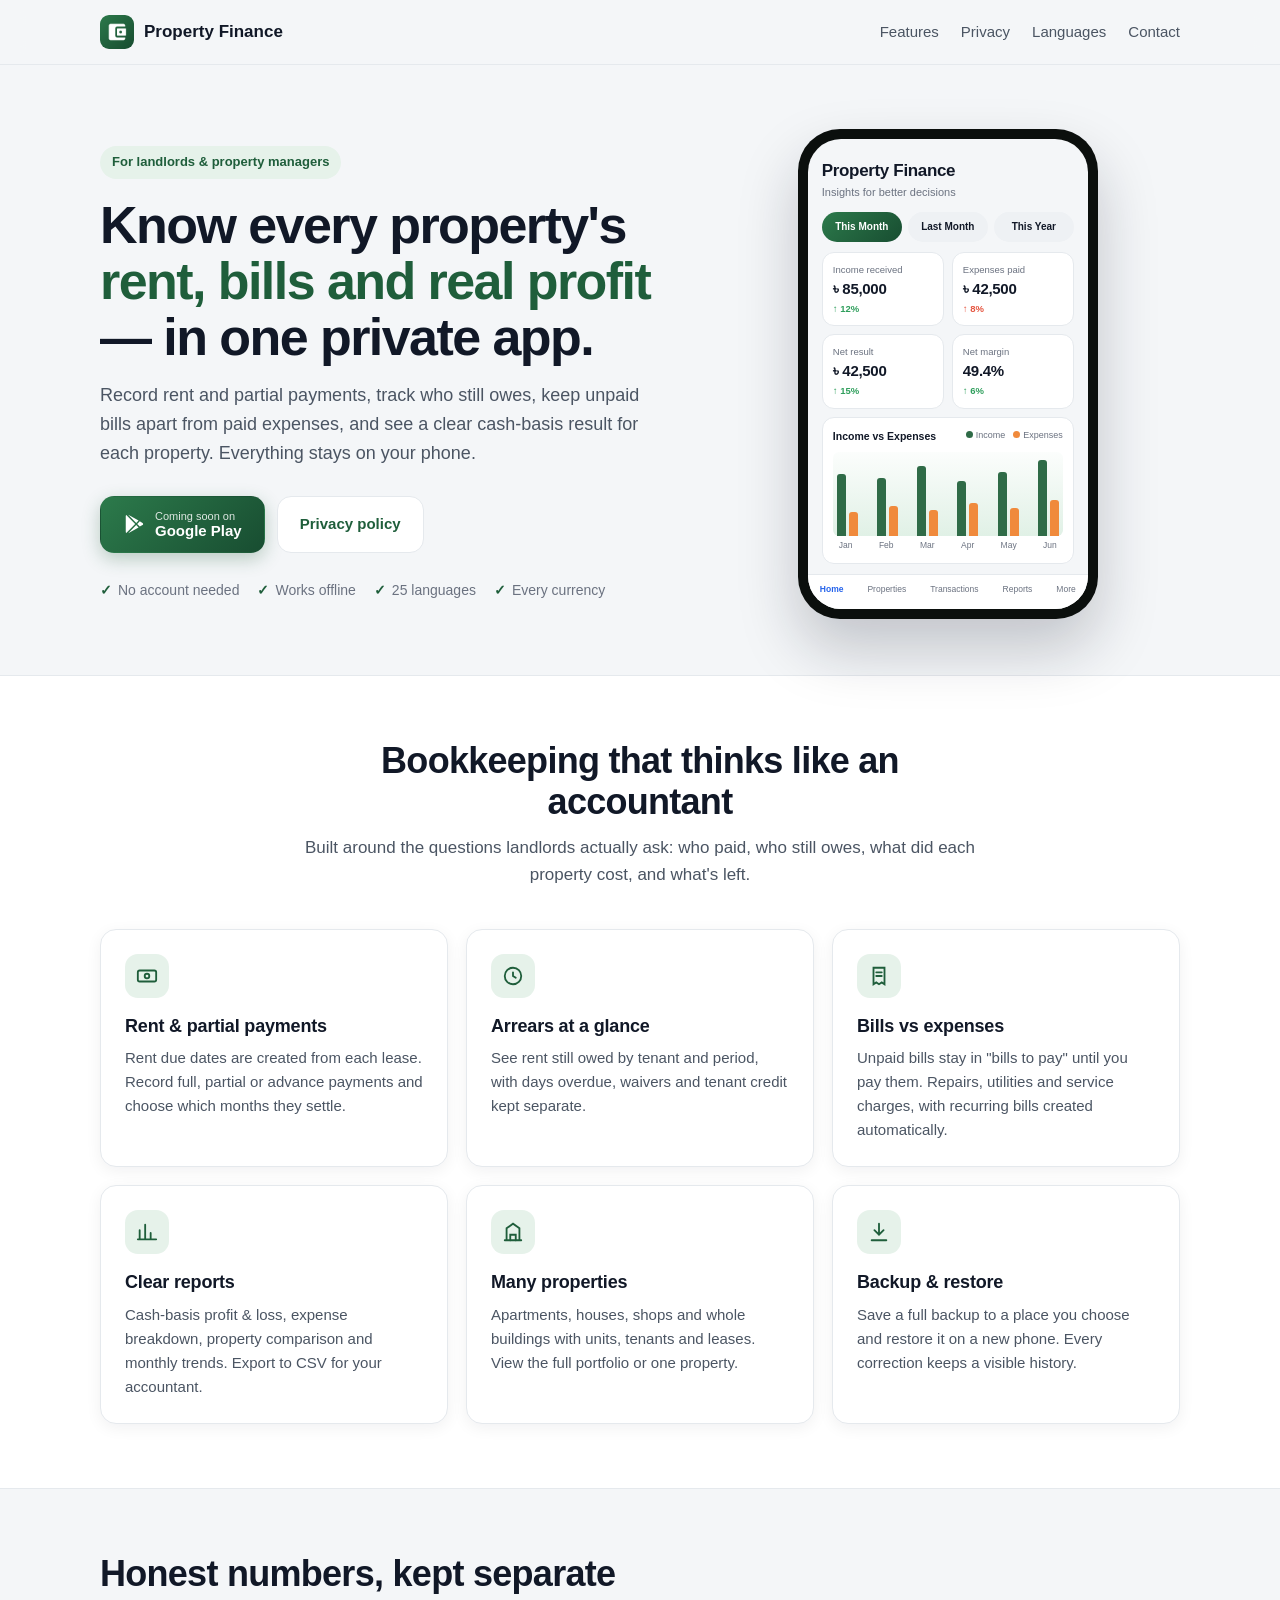
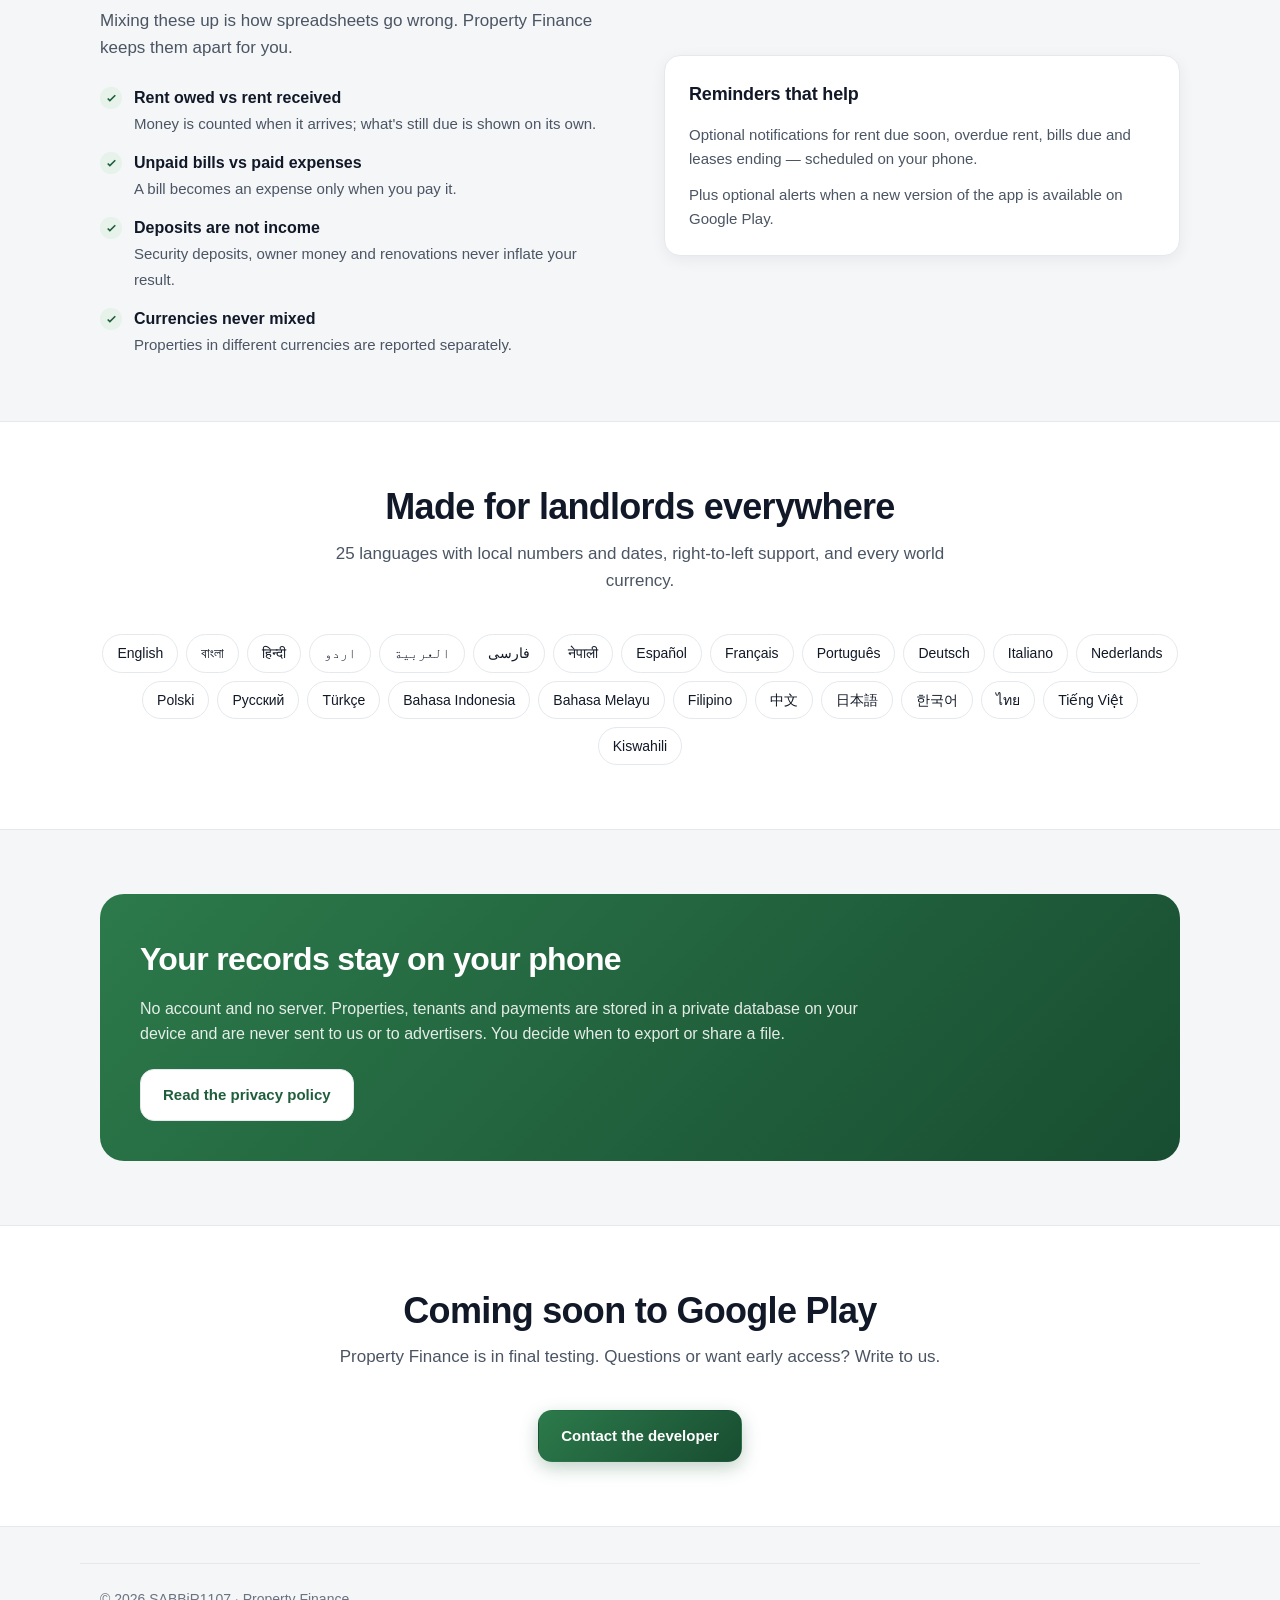
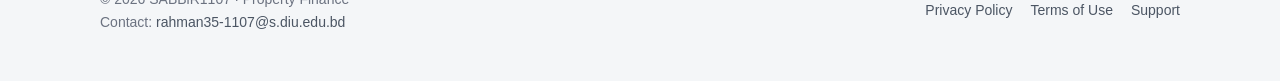
==== index.html @ b8f7e19e "Add Property Finance website: home, privacy policy, terms Static site for GitHub Pages. The privacy " ====
<!doctype html>
<html lang="en">
<head>
  <meta charset="utf-8">
  <meta name="viewport" content="width=device-width, initial-scale=1">
  <title>Property Finance — Rent, bills & profit for landlords</title>
  <meta name="description" content="Property Finance is a private, offline app for landlords: track rent, partial payments, bills, expenses and cash-basis profit for every property. 25 languages, every currency.">
  <meta name="theme-color" content="#1F5E3B">
  <link rel="icon" type="image/png" href="assets/favicon.png">
  <link rel="apple-touch-icon" href="assets/icon-192.png">
  <meta property="og:title" content="Property Finance — Rent, bills & profit for landlords">
  <meta property="og:description" content="Private, offline property accounting. Your records never leave your phone.">
  <meta property="og:image" content="assets/icon-512.png">
  <link rel="stylesheet" href="assets/styles.css">
</head>
<body>
  <header class="site-header">
    <div class="wrap nav">
      <a class="brand" href="./"><img src="assets/icon-192.png" alt="">Property Finance</a>
      <nav class="nav-links" aria-label="Main">
        <a href="#features">Features</a>
        <a href="#privacy">Privacy</a>
        <a href="#languages">Languages</a>
        <a href="#contact">Contact</a>
      </nav>
    </div>
  </header>

  <main>
    <section class="hero">
      <div class="wrap hero-grid">
        <div>
          <span class="eyebrow">For landlords &amp; property managers</span>
          <h1>Know every property's <span>rent, bills and real profit</span> — in one private app.</h1>
          <p class="lead">Record rent and partial payments, track who still owes, keep unpaid bills apart from paid expenses, and see a clear cash-basis result for each property. Everything stays on your phone.</p>
          <div class="cta-row">
            <a class="btn btn-primary" href="#download" aria-label="Get it on Google Play (coming soon)">
              <svg width="22" height="22" viewBox="0 0 24 24" fill="currentColor" aria-hidden="true"><path d="M3.6 2.3a1.4 1.4 0 0 0-.6 1.2v17a1.4 1.4 0 0 0 .6 1.2l9.7-9.7L3.6 2.3zm10.8 10.8 2.6 2.6-11.3 6.4 8.7-9zm0-2.2L5.7 1.9 17 8.3l-2.6 2.6zm3.9-1.8 3 1.7c.9.5.9 1.8 0 2.3l-3 1.7-2.8-2.8 2.8-2.9z"/></svg>
              <span class="stack"><small>Coming soon on</small>Google Play</span>
            </a>
            <a class="btn btn-ghost" href="privacy-policy.html">Privacy policy</a>
          </div>
          <div class="trust">
            <span>No account needed</span>
            <span>Works offline</span>
            <span>25 languages</span>
            <span>Every currency</span>
          </div>
        </div>

        <div aria-hidden="true">
          <div class="phone">
            <div class="screen">
              <div class="scr-title">Property Finance</div>
              <div class="scr-sub">Insights for better decisions</div>
              <div class="pills"><div class="pill on">This Month</div><div class="pill">Last Month</div><div class="pill">This Year</div></div>
              <div class="kpis">
                <div class="kpi"><div class="l">Income received</div><div class="v">৳ 85,000</div><div class="c">↑ 12%</div></div>
                <div class="kpi"><div class="l">Expenses paid</div><div class="v">৳ 42,500</div><div class="c down">↑ 8%</div></div>
                <div class="kpi"><div class="l">Net result</div><div class="v">৳ 42,500</div><div class="c">↑ 15%</div></div>
                <div class="kpi"><div class="l">Net margin</div><div class="v">49.4%</div><div class="c">↑ 6%</div></div>
              </div>
              <div class="chart">
                <div class="h">Income vs Expenses <span class="legend"><span><i style="background:#2f6b47"></i>Income</span><span><i style="background:#f08a3c"></i>Expenses</span></span></div>
                <div class="bars">
                  <div class="bar-pair"><div class="bar i" style="height:62px"></div><div class="bar e" style="height:24px"></div></div>
                  <div class="bar-pair"><div class="bar i" style="height:58px"></div><div class="bar e" style="height:30px"></div></div>
                  <div class="bar-pair"><div class="bar i" style="height:70px"></div><div class="bar e" style="height:26px"></div></div>
                  <div class="bar-pair"><div class="bar i" style="height:55px"></div><div class="bar e" style="height:33px"></div></div>
                  <div class="bar-pair"><div class="bar i" style="height:64px"></div><div class="bar e" style="height:28px"></div></div>
                  <div class="bar-pair"><div class="bar i" style="height:76px"></div><div class="bar e" style="height:36px"></div></div>
                </div>
                <div class="months"><span>Jan</span><span>Feb</span><span>Mar</span><span>Apr</span><span>May</span><span>Jun</span></div>
              </div>
              <div class="navbar"><b>Home</b><span>Properties</span><span>Transactions</span><span>Reports</span><span>More</span></div>
            </div>
          </div>
        </div>
      </div>
    </section>

    <section id="features" class="band">
      <div class="wrap">
        <div class="section-head">
          <h2>Bookkeeping that thinks like an accountant</h2>
          <p>Built around the questions landlords actually ask: who paid, who still owes, what did each property cost, and what's left.</p>
        </div>
        <div class="grid-3">
          <div class="card">
            <div class="ico"><svg viewBox="0 0 24 24" fill="none" stroke="currentColor" stroke-width="2" stroke-linecap="round"><rect x="2" y="6" width="20" height="12" rx="2"/><circle cx="12" cy="12" r="2.5"/></svg></div>
            <h3>Rent & partial payments</h3>
            <p>Rent due dates are created from each lease. Record full, partial or advance payments and choose which months they settle.</p>
          </div>
          <div class="card">
            <div class="ico"><svg viewBox="0 0 24 24" fill="none" stroke="currentColor" stroke-width="2" stroke-linecap="round"><path d="M12 8v4l3 2"/><circle cx="12" cy="12" r="9"/></svg></div>
            <h3>Arrears at a glance</h3>
            <p>See rent still owed by tenant and period, with days overdue, waivers and tenant credit kept separate.</p>
          </div>
          <div class="card">
            <div class="ico"><svg viewBox="0 0 24 24" fill="none" stroke="currentColor" stroke-width="2" stroke-linecap="round"><path d="M6 3h12v18l-3-2-3 2-3-2-3 2z"/><path d="M9 8h6M9 12h6"/></svg></div>
            <h3>Bills vs expenses</h3>
            <p>Unpaid bills stay in "bills to pay" until you pay them. Repairs, utilities and service charges, with recurring bills created automatically.</p>
          </div>
          <div class="card">
            <div class="ico"><svg viewBox="0 0 24 24" fill="none" stroke="currentColor" stroke-width="2" stroke-linecap="round"><path d="M4 20V10M10 20V4M16 20v-7M22 20H2"/></svg></div>
            <h3>Clear reports</h3>
            <p>Cash-basis profit &amp; loss, expense breakdown, property comparison and monthly trends. Export to CSV for your accountant.</p>
          </div>
          <div class="card">
            <div class="ico"><svg viewBox="0 0 24 24" fill="none" stroke="currentColor" stroke-width="2" stroke-linecap="round"><path d="M3 21h18M5 21V8l7-5 7 5v13"/><path d="M9 21v-6h6v6"/></svg></div>
            <h3>Many properties</h3>
            <p>Apartments, houses, shops and whole buildings with units, tenants and leases. View the full portfolio or one property.</p>
          </div>
          <div class="card">
            <div class="ico"><svg viewBox="0 0 24 24" fill="none" stroke="currentColor" stroke-width="2" stroke-linecap="round"><path d="M12 3v12M7 10l5 5 5-5"/><path d="M4 21h16"/></svg></div>
            <h3>Backup &amp; restore</h3>
            <p>Save a full backup to a place you choose and restore it on a new phone. Every correction keeps a visible history.</p>
          </div>
        </div>
      </div>
    </section>

    <section>
      <div class="wrap split">
        <div>
          <div class="section-head" style="text-align:left;margin:0 0 24px">
            <h2>Honest numbers, kept separate</h2>
            <p>Mixing these up is how spreadsheets go wrong. Property Finance keeps them apart for you.</p>
          </div>
          <ul class="checklist">
            <li><div><b>Rent owed vs rent received</b><span>Money is counted when it arrives; what's still due is shown on its own.</span></div></li>
            <li><div><b>Unpaid bills vs paid expenses</b><span>A bill becomes an expense only when you pay it.</span></div></li>
            <li><div><b>Deposits are not income</b><span>Security deposits, owner money and renovations never inflate your result.</span></div></li>
            <li><div><b>Currencies never mixed</b><span>Properties in different currencies are reported separately.</span></div></li>
          </ul>
        </div>
        <div class="card">
          <h3 style="margin-bottom:14px">Reminders that help</h3>
          <p style="margin-bottom:12px">Optional notifications for rent due soon, overdue rent, bills due and leases ending — scheduled on your phone.</p>
          <p>Plus optional alerts when a new version of the app is available on Google Play.</p>
        </div>
      </div>
    </section>

    <section id="languages" class="band">
      <div class="wrap">
        <div class="section-head">
          <h2>Made for landlords everywhere</h2>
          <p>25 languages with local numbers and dates, right-to-left support, and every world currency.</p>
        </div>
        <div class="langs" lang="mul">
          <span>English</span><span lang="bn">বাংলা</span><span lang="hi">हिन्दी</span><span lang="ur">اردو</span><span lang="ar">العربية</span>
          <span lang="fa">فارسی</span><span lang="ne">नेपाली</span><span lang="es">Español</span><span lang="fr">Français</span><span lang="pt">Português</span>
          <span lang="de">Deutsch</span><span lang="it">Italiano</span><span lang="nl">Nederlands</span><span lang="pl">Polski</span><span lang="ru">Русский</span>
          <span lang="tr">Türkçe</span><span lang="id">Bahasa Indonesia</span><span lang="ms">Bahasa Melayu</span><span lang="fil">Filipino</span><span lang="zh">中文</span>
          <span lang="ja">日本語</span><span lang="ko">한국어</span><span lang="th">ไทย</span><span lang="vi">Tiếng Việt</span><span lang="sw">Kiswahili</span>
        </div>
      </div>
    </section>

    <section id="privacy">
      <div class="wrap">
        <div class="privacy-card">
          <h2>Your records stay on your phone</h2>
          <p>No account and no server. Properties, tenants and payments are stored in a private database on your device and are never sent to us or to advertisers. You decide when to export or share a file.</p>
          <a class="btn btn-ghost" href="privacy-policy.html">Read the privacy policy</a>
        </div>
      </div>
    </section>

    <section id="download" class="band">
      <div class="wrap" style="text-align:center">
        <div class="section-head">
          <h2>Coming soon to Google Play</h2>
          <p>Property Finance is in final testing. Questions or want early access? Write to us.</p>
        </div>
        <a class="btn btn-primary" href="mailto:rahman35-1107@s.diu.edu.bd?subject=Property%20Finance">Contact the developer</a>
      </div>
    </section>
  </main>

  <footer id="contact">
    <div class="wrap foot">
      <div>© 2026 SABBiR1107 · Property Finance<br>Contact: <a href="mailto:rahman35-1107@s.diu.edu.bd">rahman35-1107@s.diu.edu.bd</a></div>
      <nav aria-label="Legal">
        <a href="privacy-policy.html">Privacy Policy</a>
        <a href="terms.html">Terms of Use</a>
        <a href="mailto:rahman35-1107@s.diu.edu.bd">Support</a>
      </nav>
    </div>
  </footer>
</body>
</html>
---- assets/styles.css ----
:root {
  --canvas: #f4f6f8;
  --surface: #ffffff;
  --muted: #eef1f4;
  --border: #e5e9ed;
  --primary: #1f5e3b;
  --primary-2: #2c7a4b;
  --primary-dark: #184d31;
  --primary-soft: #e6f2ea;
  --income: #2f6b47;
  --expense: #f08a3c;
  --negative: #e5533d;
  --text: #111827;
  --text-2: #4b5563;
  --text-3: #6b7280;
  --radius: 16px;
  --shadow: 0 4px 16px rgba(15, 23, 42, 0.06);
  --gradient: linear-gradient(135deg, #2c7a4b 0%, #184d31 100%);
  color-scheme: light;
}

* { box-sizing: border-box; }

html { scroll-behavior: smooth; }

body {
  margin: 0;
  background: var(--canvas);
  color: var(--text);
  font-family: Inter, -apple-system, BlinkMacSystemFont, "Segoe UI", Roboto, "Noto Sans", "Helvetica Neue", Arial, sans-serif;
  font-size: 16px;
  line-height: 1.6;
  -webkit-font-smoothing: antialiased;
}

a { color: var(--primary); }
a:hover { color: var(--primary-dark); }

.wrap { max-width: 1120px; margin: 0 auto; padding: 0 20px; }

/* Header */
.site-header {
  position: sticky; top: 0; z-index: 10;
  background: rgba(244, 246, 248, 0.88);
  backdrop-filter: saturate(180%) blur(12px);
  border-bottom: 1px solid var(--border);
}
.nav { display: flex; align-items: center; gap: 16px; height: 64px; }
.brand { display: flex; align-items: center; gap: 10px; text-decoration: none; color: var(--text); font-weight: 700; font-size: 17px; }
.brand img { width: 34px; height: 34px; border-radius: 9px; }
.nav-links { margin-left: auto; display: flex; gap: 22px; }
.nav-links a { text-decoration: none; color: var(--text-2); font-size: 15px; font-weight: 500; }
.nav-links a:hover { color: var(--primary); }

/* Buttons */
.btn {
  display: inline-flex; align-items: center; gap: 10px;
  padding: 13px 22px; border-radius: 14px;
  font-weight: 600; font-size: 15px; text-decoration: none;
  border: 1px solid transparent; cursor: pointer;
}
.btn-primary { background: var(--gradient); color: #fff; box-shadow: 0 6px 18px rgba(31, 94, 59, 0.28); }
.btn-primary:hover { color: #fff; filter: brightness(1.06); }
.btn-ghost { background: var(--surface); color: var(--primary); border-color: var(--border); }
.btn small { display: block; font-size: 11px; font-weight: 500; opacity: 0.85; line-height: 1.1; }
.btn .stack { display: flex; flex-direction: column; align-items: flex-start; line-height: 1.15; }

/* Hero */
.hero { padding: 64px 0 56px; }
.hero-grid { display: grid; grid-template-columns: 1.1fr 0.9fr; gap: 48px; align-items: center; }
.eyebrow {
  display: inline-flex; align-items: center; gap: 8px;
  padding: 6px 12px; border-radius: 999px;
  background: var(--primary-soft); color: var(--primary);
  font-size: 13px; font-weight: 600;
}
.hero h1 { font-size: clamp(34px, 5vw, 52px); line-height: 1.08; letter-spacing: -0.03em; margin: 18px 0 16px; }
.hero h1 span { color: var(--primary); }
.hero p.lead { font-size: 18px; color: var(--text-2); margin: 0 0 28px; max-width: 34em; }
.cta-row { display: flex; flex-wrap: wrap; gap: 12px; }
.trust { display: flex; flex-wrap: wrap; gap: 18px; margin-top: 26px; color: var(--text-3); font-size: 14px; }
.trust span::before { content: "✓"; color: var(--primary); font-weight: 700; margin-right: 6px; }

/* Phone mockup (built in HTML/CSS, mirrors the app dashboard) */
.phone {
  width: 300px; margin: 0 auto;
  background: #0b0f0d; border-radius: 42px; padding: 10px;
  box-shadow: 0 30px 60px rgba(17, 24, 39, 0.22);
}
.screen { background: var(--canvas); border-radius: 33px; overflow: hidden; padding: 18px 14px 0; }
.scr-title { font-weight: 800; font-size: 17px; letter-spacing: -0.02em; }
.scr-sub { color: var(--text-3); font-size: 11px; margin-bottom: 10px; }
.pills { display: flex; gap: 6px; margin-bottom: 10px; }
.pill { flex: 1; text-align: center; font-size: 10px; font-weight: 600; padding: 7px 0; border-radius: 999px; background: var(--muted); }
.pill.on { background: var(--gradient); color: #fff; }
.kpis { display: grid; grid-template-columns: 1fr 1fr; gap: 8px; }
.kpi { background: var(--surface); border: 1px solid var(--border); border-radius: 12px; padding: 9px 10px; }
.kpi .l { font-size: 9.5px; color: var(--text-3); }
.kpi .v { font-size: 15px; font-weight: 800; letter-spacing: -0.02em; }
.kpi .c { font-size: 9.5px; font-weight: 700; color: #2e9e5b; }
.kpi .c.down { color: var(--negative); }
.chart { background: var(--surface); border: 1px solid var(--border); border-radius: 12px; padding: 10px; margin-top: 8px; }
.chart .h { display: flex; justify-content: space-between; font-size: 10.5px; font-weight: 700; }
.legend { display: flex; gap: 8px; font-weight: 500; color: var(--text-3); font-size: 9px; }
.legend i { display: inline-block; width: 7px; height: 7px; border-radius: 50%; margin-right: 3px; }
.bars { display: flex; align-items: flex-end; justify-content: space-between; height: 84px; margin-top: 8px; padding: 0 4px;
  background: linear-gradient(to top, rgba(221, 239, 227, 0.9), rgba(221, 239, 227, 0.1)); border-radius: 6px; }
.bar-pair { display: flex; align-items: flex-end; gap: 3px; }
.bar { width: 9px; border-radius: 3px 3px 0 0; }
.bar.i { background: var(--income); }
.bar.e { background: var(--expense); }
.months { display: flex; justify-content: space-between; font-size: 8.5px; color: var(--text-3); padding: 3px 6px 0; }
.navbar { display: flex; justify-content: space-around; background: var(--surface); border-top: 1px solid var(--border); margin: 10px -14px 0; padding: 8px 0 12px; font-size: 8.5px; color: var(--text-3); }
.navbar b { color: #2563eb; }

/* Sections */
section { padding: 64px 0; }
.section-head { text-align: center; max-width: 680px; margin: 0 auto 40px; }
.section-head h2 { font-size: clamp(26px, 3.4vw, 36px); letter-spacing: -0.02em; line-height: 1.15; margin: 0 0 12px; }
.section-head p { color: var(--text-2); margin: 0; font-size: 17px; }

.grid-3 { display: grid; grid-template-columns: repeat(3, 1fr); gap: 18px; }
.card {
  background: var(--surface); border: 1px solid var(--border); border-radius: var(--radius);
  padding: 24px; box-shadow: var(--shadow);
}
.card .ico {
  width: 44px; height: 44px; border-radius: 13px; display: grid; place-items: center;
  background: var(--primary-soft); color: var(--primary); margin-bottom: 14px;
}
.card .ico svg { width: 22px; height: 22px; }
.card h3 { margin: 0 0 6px; font-size: 18px; letter-spacing: -0.01em; }
.card p { margin: 0; color: var(--text-2); font-size: 15px; }

.band { background: var(--surface); border-top: 1px solid var(--border); border-bottom: 1px solid var(--border); }
.split { display: grid; grid-template-columns: 1fr 1fr; gap: 48px; align-items: center; }
.checklist { list-style: none; padding: 0; margin: 0; display: grid; gap: 14px; }
.checklist li { display: flex; gap: 12px; }
.checklist li::before {
  content: ""; flex: 0 0 22px; height: 22px; border-radius: 50%; margin-top: 2px;
  background: var(--primary-soft) url("data:image/svg+xml,%3Csvg xmlns='http://www.w3.org/2000/svg' viewBox='0 0 24 24' fill='none' stroke='%231f5e3b' stroke-width='3'%3E%3Cpath d='M5 12l4 4 10-10'/%3E%3C/svg%3E") center/13px no-repeat;
}
.checklist b { display: block; }
.checklist span { color: var(--text-2); font-size: 15px; }

.langs { display: flex; flex-wrap: wrap; gap: 8px; justify-content: center; }
.langs span { background: var(--surface); border: 1px solid var(--border); border-radius: 999px; padding: 7px 14px; font-size: 14px; }

.privacy-card { background: var(--gradient); color: #fff; border-radius: 24px; padding: 40px; }
.privacy-card h2 { margin: 0 0 10px; font-size: clamp(24px, 3vw, 32px); letter-spacing: -0.02em; }
.privacy-card p { color: rgba(255, 255, 255, 0.88); margin: 0 0 22px; max-width: 46em; }
.privacy-card .btn-ghost { background: #fff; }

/* Footer */
footer { padding: 36px 0 48px; color: var(--text-3); font-size: 14px; }
.foot { display: flex; flex-wrap: wrap; gap: 16px 28px; align-items: center; justify-content: space-between; border-top: 1px solid var(--border); padding-top: 24px; }
.foot nav { display: flex; flex-wrap: wrap; gap: 18px; }
.foot a { color: var(--text-2); text-decoration: none; }
.foot a:hover { color: var(--primary); }

/* Legal pages */
.doc { max-width: 760px; margin: 0 auto; padding: 48px 20px 24px; }
.doc .card { padding: 36px; }
.doc h1 { font-size: clamp(28px, 4vw, 38px); letter-spacing: -0.02em; margin: 0 0 6px; line-height: 1.15; }
.doc .meta { color: var(--text-3); font-size: 14px; margin-bottom: 28px; }
.doc h2 { font-size: 20px; margin: 32px 0 8px; letter-spacing: -0.01em; }
.doc p, .doc li { color: var(--text-2); }
.doc ul { padding-left: 20px; }
.doc li { margin: 6px 0; }
.note { background: var(--primary-soft); border-radius: 12px; padding: 14px 16px; color: var(--primary-dark); font-size: 15px; }
.toc { display: flex; flex-wrap: wrap; gap: 8px; margin: 0 0 8px; }
.toc a { background: var(--muted); border-radius: 999px; padding: 5px 12px; font-size: 13px; text-decoration: none; color: var(--text-2); }

@media (max-width: 900px) {
  .hero-grid, .split { grid-template-columns: 1fr; }
  .hero { padding-top: 40px; }
  .grid-3 { grid-template-columns: 1fr 1fr; }
}
@media (max-width: 620px) {
  .grid-3 { grid-template-columns: 1fr; }
  .nav-links { display: none; }
  section { padding: 48px 0; }
  .privacy-card { padding: 28px 22px; }
  .doc .card { padding: 22px 18px; }
  .phone { width: 270px; }
}
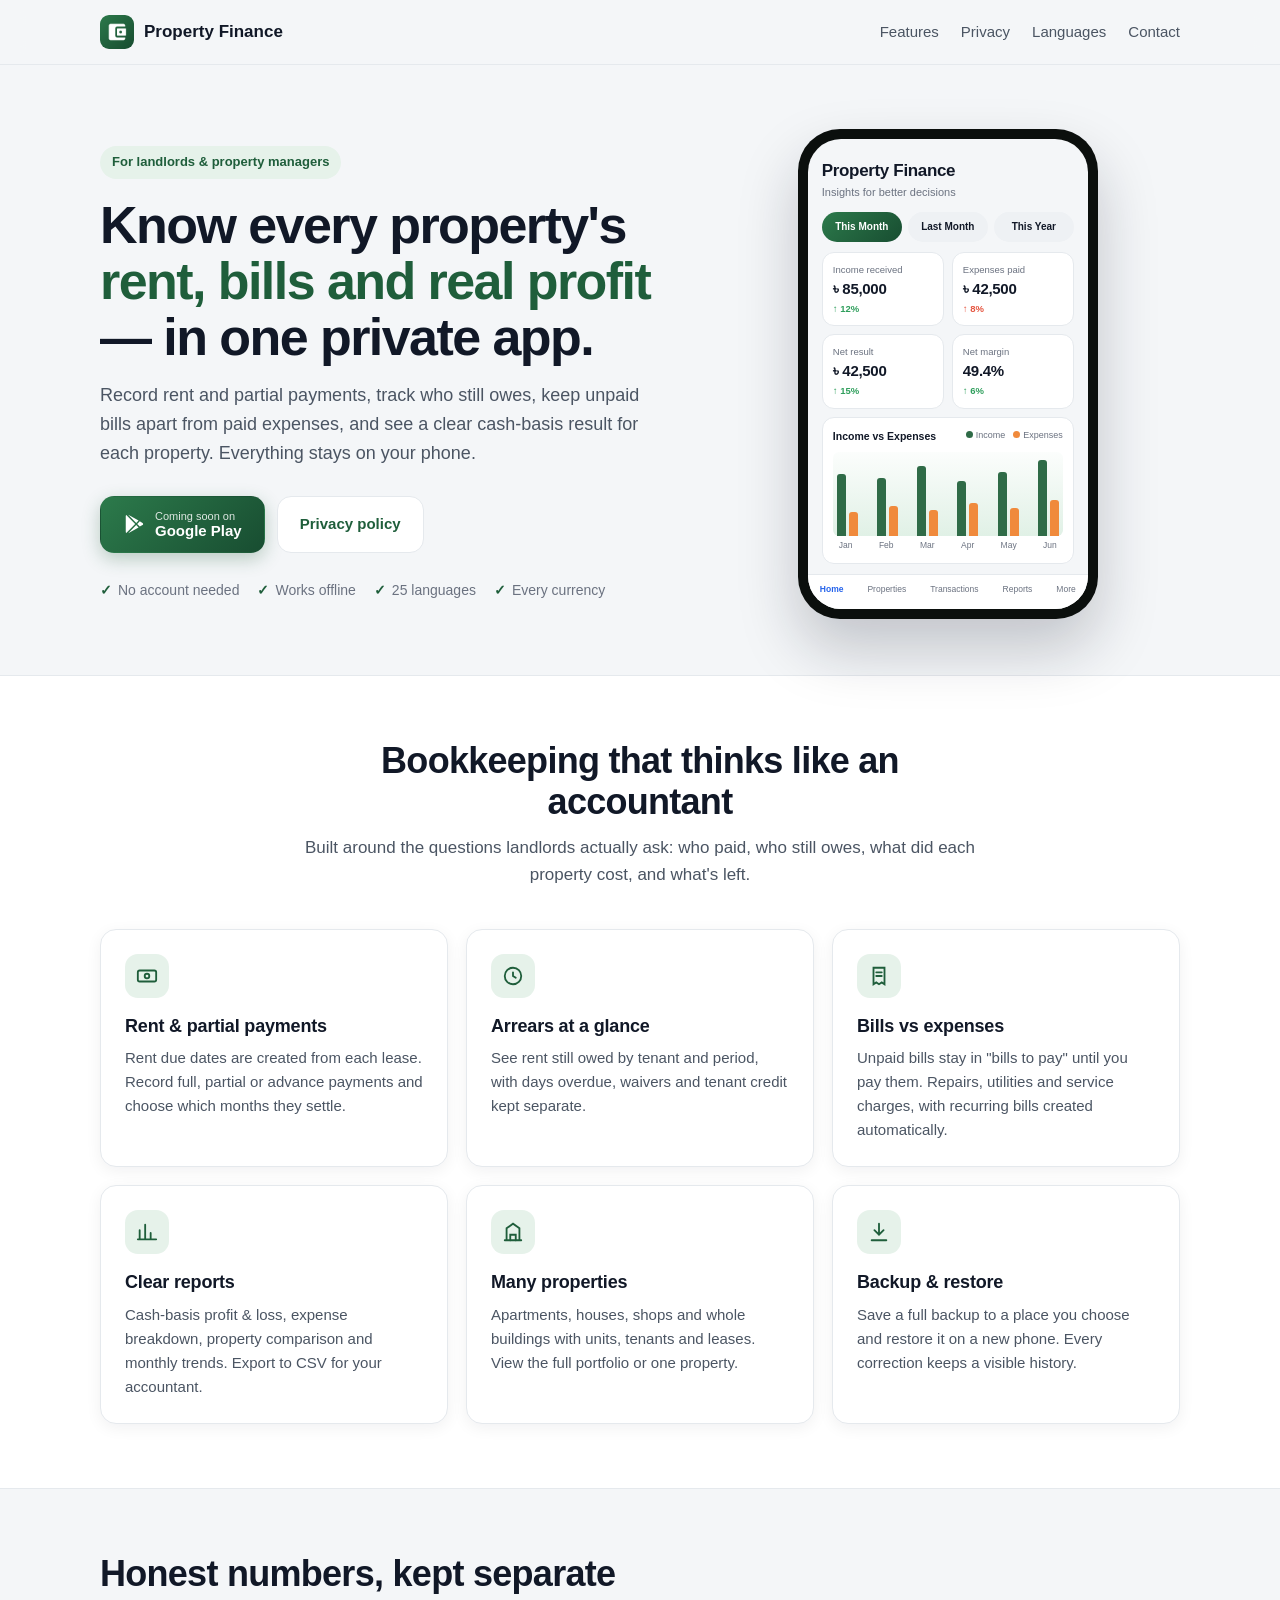
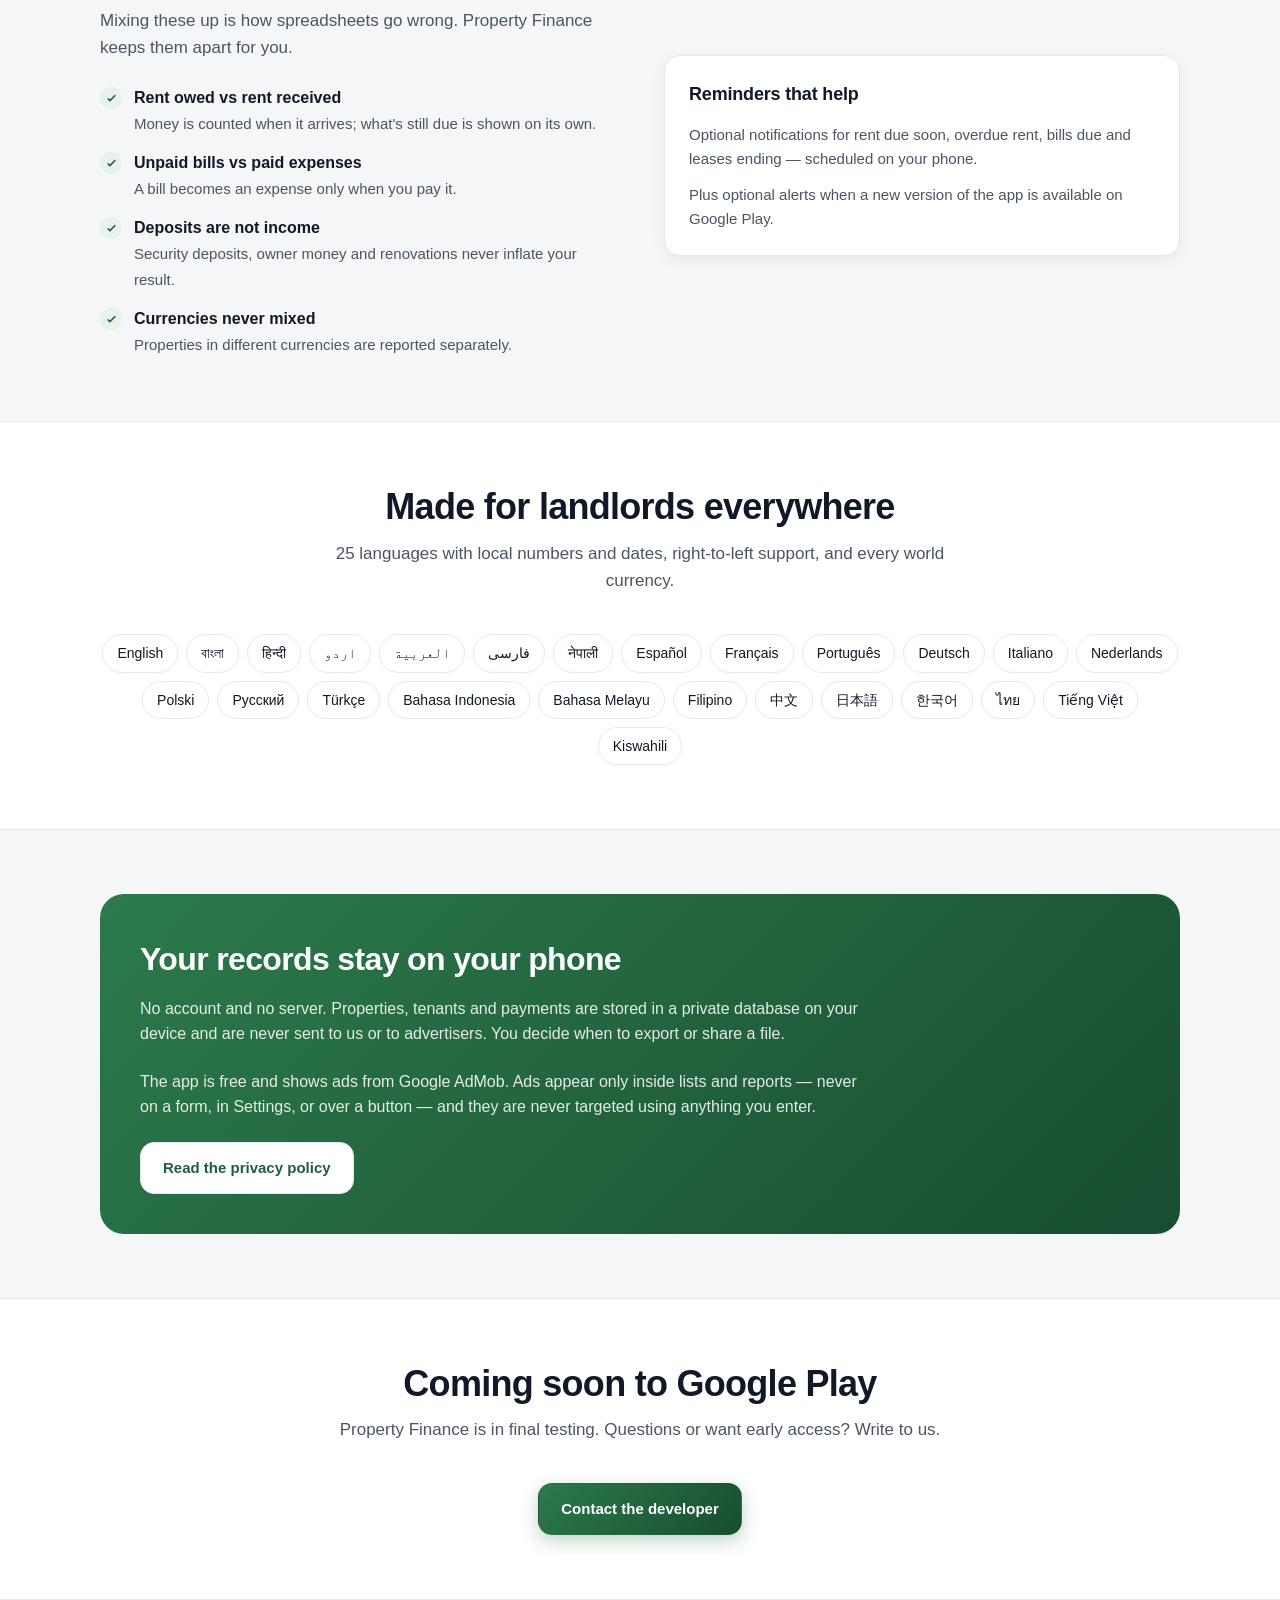
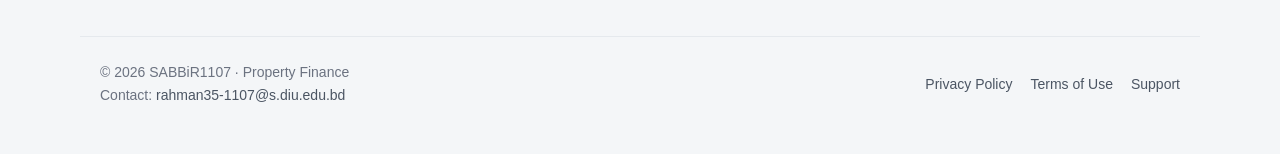
==== commit c0b72332: "Add app-ads.txt and switch the site to the live-ads wording AdMob is now wired into the Android app," ====
--- a/index.html
+++ b/index.html
@@ -163,6 +163,7 @@
         <div class="privacy-card">
           <h2>Your records stay on your phone</h2>
           <p>No account and no server. Properties, tenants and payments are stored in a private database on your device and are never sent to us or to advertisers. You decide when to export or share a file.</p>
+          <p>The app is free and shows ads from Google AdMob. Ads appear only inside lists and reports — never on a form, in Settings, or over a button — and they are never targeted using anything you enter.</p>
           <a class="btn btn-ghost" href="privacy-policy.html">Read the privacy policy</a>
         </div>
       </div>
